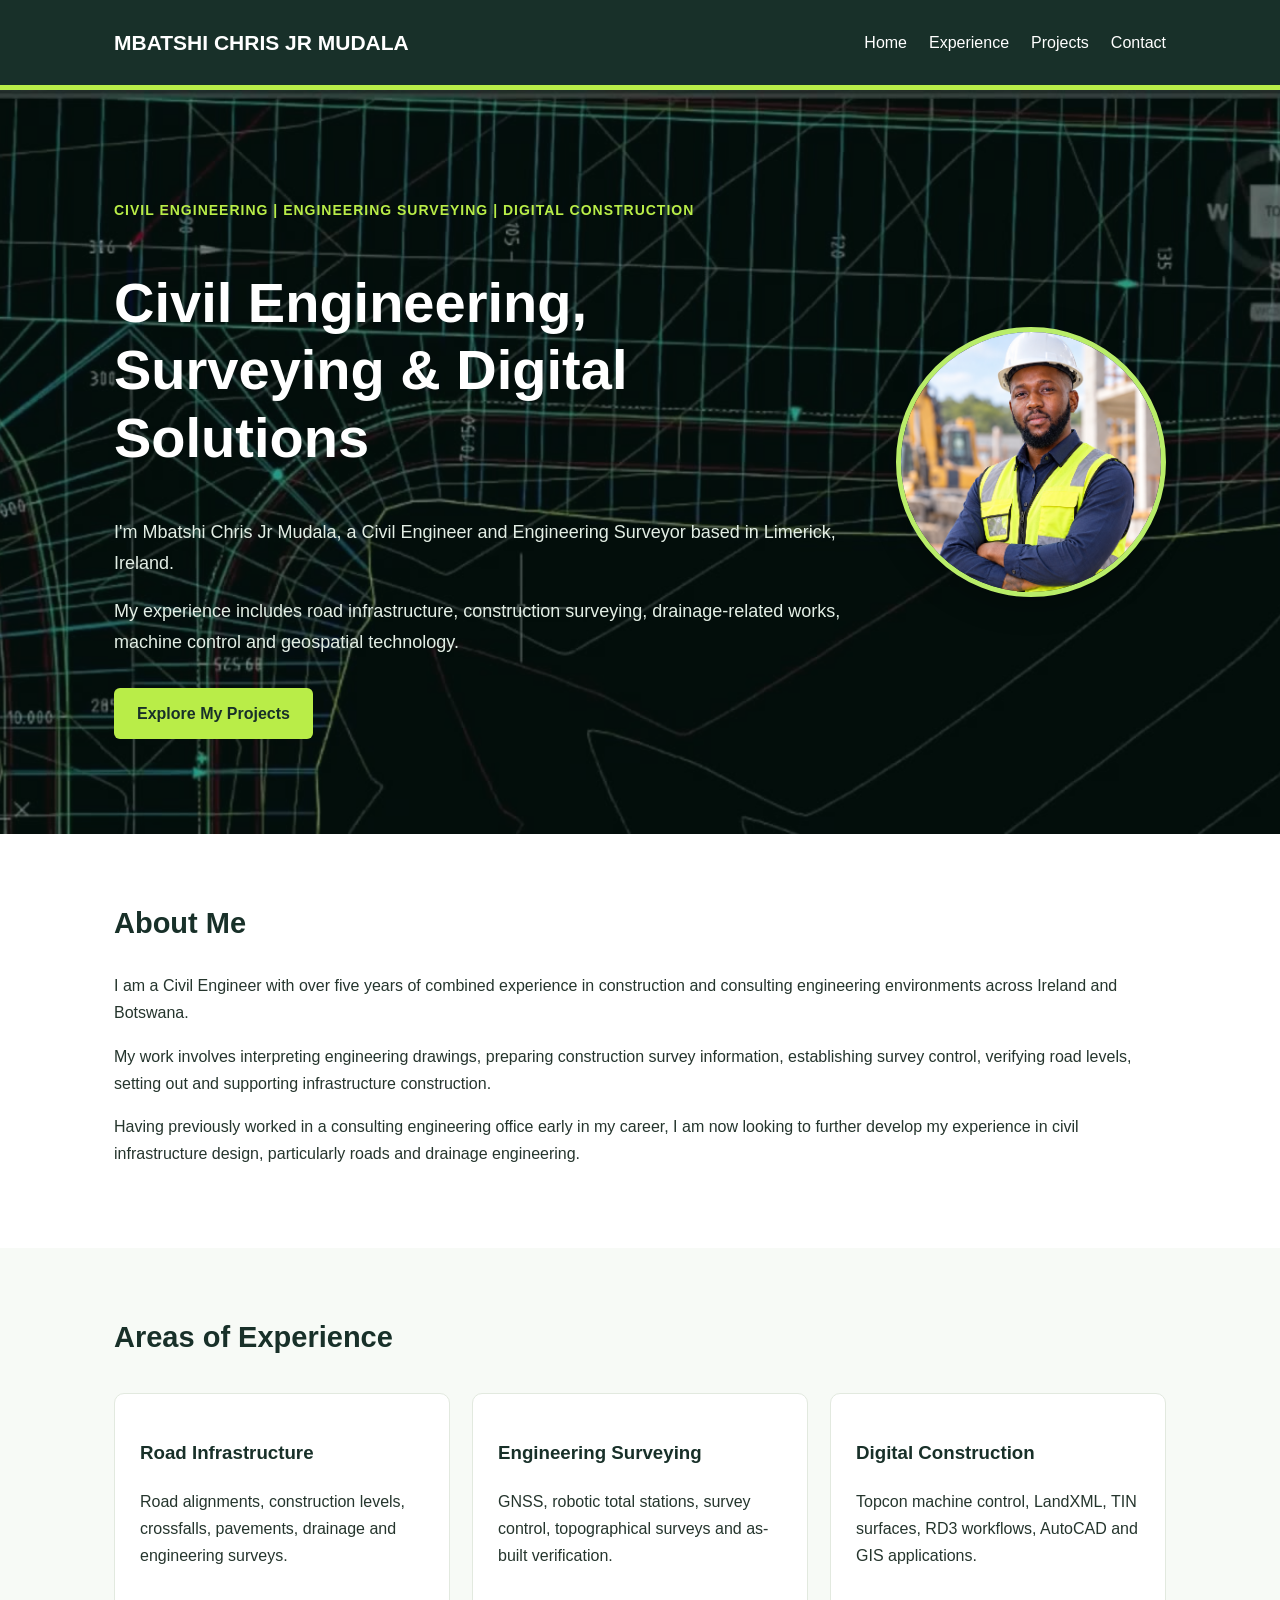
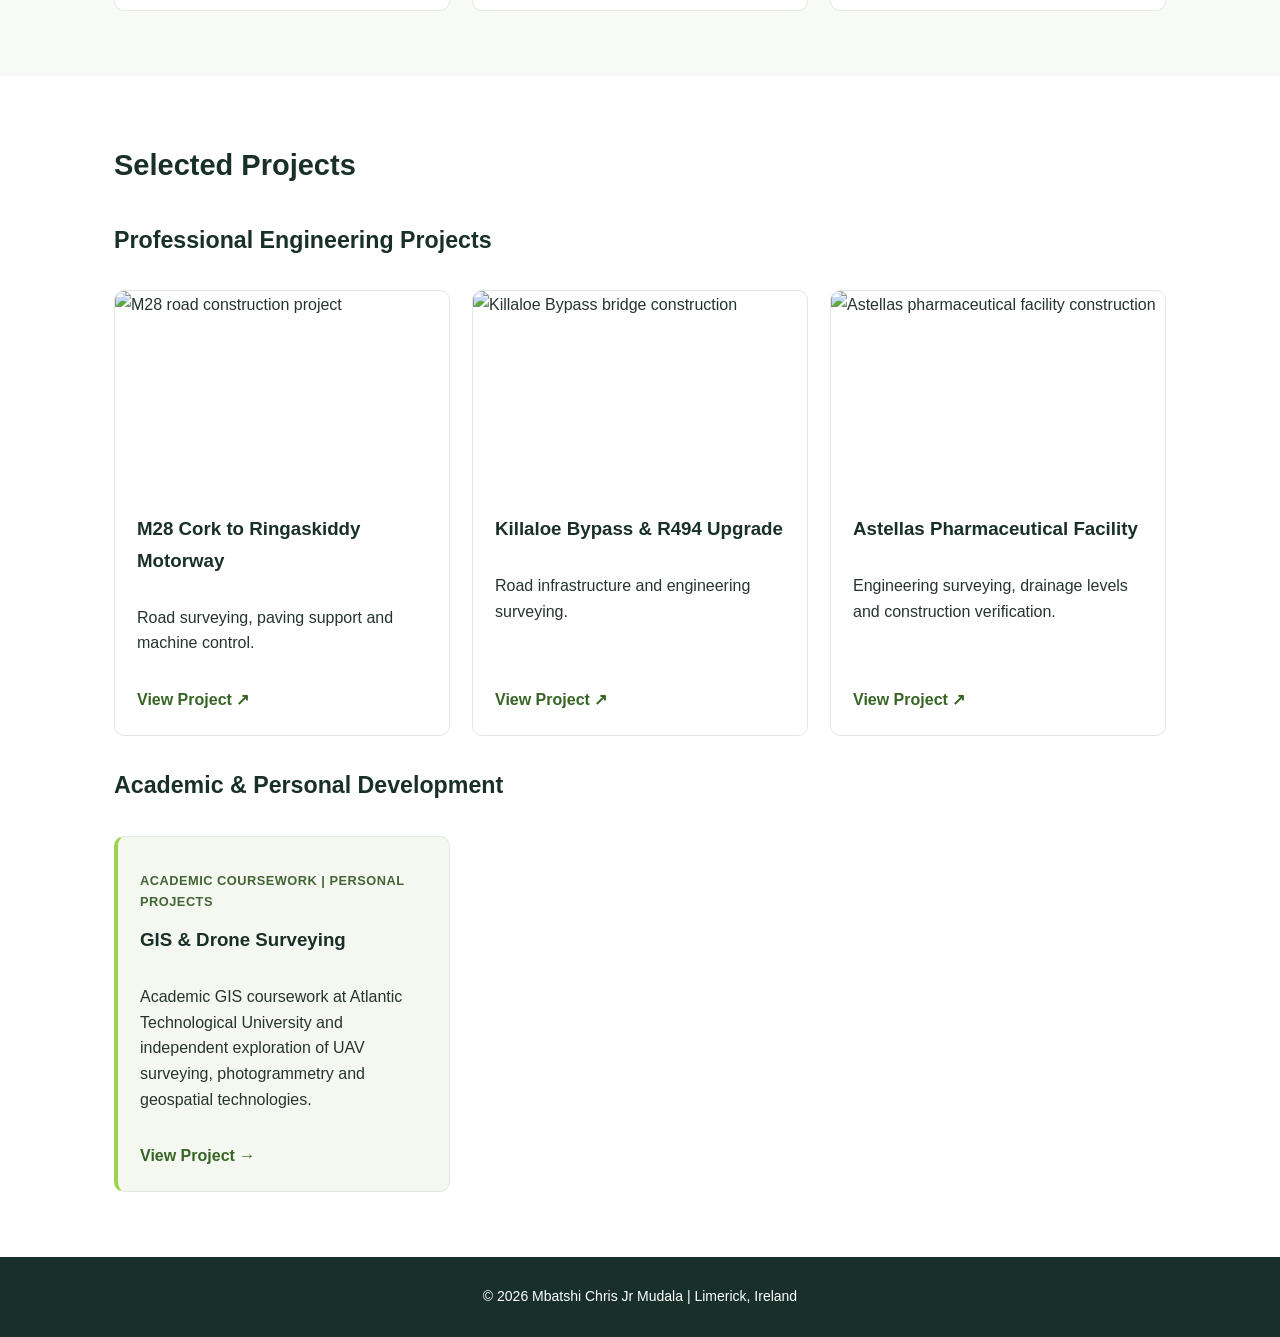
==== index.html @ 6e90af37 "Add files via upload" ====
<!DOCTYPE html>
<html lang="en">

<head>
  <meta charset="UTF-8">
  <meta name="viewport" content="width=device-width, initial-scale=1">

  <title>Mbatshi Chris Jr Mudala | Civil Engineer</title>

  <link rel="stylesheet" href="style.css">

  <style>

    /* =========================================
       VIDEO BACKGROUND - INTRODUCTION ONLY
    ========================================= */

    .homepage-video-area {
      position: relative;
      overflow: hidden;
      isolation: isolate;
      background: #102d25;
    }

    .homepage-video-area .video-background {
      position: absolute;
      inset: 0;
      width: 100%;
      height: 100%;
      z-index: -1;
      overflow: hidden;
      pointer-events: none;
    }

    .homepage-video-area .video-background video {
      width: 100%;
      height: 100%;
      object-fit: cover;
      object-position: center;
      opacity: 0.35;
      display: block;
    }

    .homepage-video-area .video-background {
      background: #102d25 url("engineering-background-poster.jpg") center / cover no-repeat;
    }

    .video-play-button {
      display: none;
      position: absolute;
      z-index: 3;
      right: 16px;
      bottom: 14px;
      border: 1px solid rgba(255,255,255,.5);
      border-radius: 7px;
      background: rgba(5,30,23,.8);
      color: white;
      padding: 9px 13px;
      font: 600 13px/1.3 inherit;
      cursor: pointer;
    }
    .video-play-button.is-visible { display: block; }

    /* Green overlay for text readability */

    .homepage-video-area .hero {
      position: relative;
      background: rgba(5, 30, 23, 0.45);
    }

    .homepage-video-area .hero .container {
      position: relative;
      z-index: 1;
    }


    /* =========================================
       HERO LAYOUT - TEXT AND PROFILE PICTURE
    ========================================= */

    .homepage-video-area .hero .hero-layout {
      display: flex;
      align-items: center;
      justify-content: space-between;
      gap: 50px;
    }

    .hero-copy {
      flex: 1;
      min-width: 0;
      order: 1;
    }

    /* Circular profile photograph */

    .hero-portrait {
      order: 2;
      flex: 0 0 270px;
      width: 270px;
      height: 270px;
      border-radius: 50%;
      overflow: hidden;
      border: 5px solid #b9ed69;
      box-shadow: 0 8px 30px rgba(0, 0, 0, 0.25);
      background: #102d25;
    }

    /* MIRRORED PROFILE PHOTOGRAPH */

    .hero-portrait img {
      width: 100%;
      height: 100%;
      object-fit: cover;
      object-position: center 25%;
      display: block;

      /* Flip photograph horizontally */
      transform: scaleX(-1);
    }


    /* =========================================
       PROJECT SECTION HEADINGS
    ========================================= */

    .project-group-heading {
      margin-top: 30px;
      margin-bottom: 22px;
      font-size: 1.45rem;
    }


    /* =========================================
       PROJECT CARDS
    ========================================= */

    .project-card {
      padding: 0;
      overflow: hidden;
      display: flex;
      flex-direction: column;
      transition: transform 0.25s ease,
                  box-shadow 0.25s ease;
    }

    .project-card:hover {
      transform: translateY(-4px);
      box-shadow: 0 8px 24px rgba(0,0,0,0.10);
    }

    .project-image {
      width: 100%;
      height: 200px;
      object-fit: cover;
      display: block;
    }

    .project-content {
      padding: 22px;
      display: flex;
      flex-direction: column;
      flex: 1;
    }

    .project-content h3 {
      margin-top: 0;
      margin-bottom: 12px;
    }

    .project-content p {
      line-height: 1.6;
    }

    .project-content a {
      display: inline-block;
      margin-top: auto;
      padding-top: 14px;
      font-weight: 600;
      text-decoration: none;
    }


    /* =========================================
       ACADEMIC AND PERSONAL PROJECT CARD
    ========================================= */

    .academic-project {
      border-left: 4px solid #9bd34e;
      background: #f5f8f0;
    }

    .project-category {
      font-size: 0.8rem;
      font-weight: 600;
      text-transform: uppercase;
      letter-spacing: 0.5px;
      color: #426536;
      margin-bottom: 12px;
    }


    /* =========================================
       TABLET RESPONSIVENESS
    ========================================= */

    @media (max-width: 900px) {

      .homepage-video-area .hero .hero-layout {
        gap: 25px;
      }

      .hero-portrait {
        flex-basis: 210px;
        width: 210px;
        height: 210px;
      }

    }


    /* =========================================
       MOBILE RESPONSIVENESS
    ========================================= */

    @media (max-width: 650px) {
      .homepage-video-area .hero { padding-top: 28px; }
      .homepage-video-area .hero .hero-layout {
        position: relative;
        display: block;
      }
      .hero-copy { width: 100%; padding-top: 132px; }
      .hero-copy .eyebrow {
        position: absolute;
        top: 3px;
        left: 0;
        width: calc(100% - 140px);
        margin: 0;
        font-size: 11px !important;
        line-height: 1.65 !important;
      }
      .hero-portrait {
        position: absolute;
        top: 0;
        right: 0;
        width: 122px;
        height: 122px;
        border-width: 4px;
      }
      .project-image { height: 190px; }
    }
    @media (max-width: 380px) {
      .hero-copy { padding-top: 124px; }
      .hero-portrait { width: 110px; height: 110px; }
      .hero-copy .eyebrow { width: calc(100% - 120px); }
    }


    /* =========================================
       REDUCED MOTION ACCESSIBILITY
    ========================================= */

    @media (prefers-reduced-motion: reduce) {

      .homepage-video-area video {
        display: none;
      }

      .project-card {
        transition: none;
      }

    }

  </style>

</head>

<body>

  <!-- =========================================
       NAVIGATION
  ========================================= -->

  <header>
    <nav class="container">

      <a class="logo" href="index.html">
        MBATSHI CHRIS JR MUDALA
      </a>

      <button class="mobile-menu-toggle" type="button" aria-label="Open navigation menu" aria-expanded="false" aria-controls="site-menu">&#9776;</button>

      <div class="nav-links" id="site-menu">
        <a href="index.html">Home</a>
        <a href="experience.html">Experience</a>
        <a href="projects.html">Projects</a>
        <a href="contact.html">Contact</a>
      </div>

    </nav>
  </header>


  <!-- =========================================
       VIDEO INTRODUCTION SECTION
  ========================================= -->

  <div class="homepage-video-area">

    <!-- Animated engineering background -->

    <div class="video-background">

      <video id="engineering-hero-video" autoplay muted loop playsinline webkit-playsinline
             preload="auto" poster="engineering-background-poster.jpg" aria-hidden="true">

        <source
          src="engineering-background-loop.mp4"
          type="video/mp4">

      </video>

    </div>
    <button class="video-play-button" type="button" id="video-play-button" aria-label="Play engineering background animation">▶ Play background</button>


    <!-- HERO CONTENT -->

    <section class="hero">

      <div class="container hero-layout">

        <!-- MIRRORED CIRCULAR PROFILE PHOTOGRAPH -->

        <div class="hero-portrait">

          <img
            src="mbatshi.png"
            alt="Mbatshi Chris Jr Mudala - Civil Engineer">

        </div>


        <!-- INTRODUCTION TEXT -->

        <div class="hero-copy">

          <p class="eyebrow">
            Civil Engineering | Engineering Surveying |
            Digital Construction
          </p>

          <h1>
            Civil Engineering, Surveying &amp;
            Digital Solutions
          </h1>

          <p>
            I'm Mbatshi Chris Jr Mudala,
            a Civil Engineer and Engineering Surveyor
            based in Limerick, Ireland.
          </p>

          <p>
            My experience includes road infrastructure,
            construction surveying, drainage-related works,
            machine control and geospatial technology.
          </p>

          <a class="btn" href="projects.html">
            Explore My Projects
          </a>

        </div>

      </div>

    </section>

  </div>

  <!-- END OF VIDEO INTRODUCTION -->


  <!-- =========================================
       ABOUT ME
  ========================================= -->

  <section class="section">

    <div class="container">

      <h2>About Me</h2>

      <p>
        I am a Civil Engineer with over five years
        of combined experience in construction and
        consulting engineering environments across
        Ireland and Botswana.
      </p>

      <p>
        My work involves interpreting engineering
        drawings, preparing construction survey
        information, establishing survey control,
        verifying road levels, setting out and supporting
        infrastructure construction.
      </p>

      <p>
        Having previously worked in a consulting
        engineering office early in my career, I am now looking to further
        develop my experience in civil infrastructure
        design, particularly roads and drainage
        engineering.
      </p>

    </div>

  </section>


  <!-- =========================================
       AREAS OF EXPERIENCE
  ========================================= -->

  <section class="section light">

    <div class="container">

      <h2>Areas of Experience</h2>

      <div class="grid">

        <!-- ROAD INFRASTRUCTURE -->

        <div class="card">

          <h3>Road Infrastructure</h3>

          <p>
            Road alignments, construction levels,
            crossfalls, pavements, drainage
            and engineering surveys.
          </p>

        </div>


        <!-- ENGINEERING SURVEYING -->

        <div class="card">

          <h3>Engineering Surveying</h3>

          <p>
            GNSS, robotic total stations,
            survey control, topographical surveys
            and as-built verification.
          </p>

        </div>


        <!-- DIGITAL CONSTRUCTION -->

        <div class="card">

          <h3>Digital Construction</h3>

          <p>
            Topcon machine control, LandXML,
            TIN surfaces, RD3 workflows,
            AutoCAD and GIS applications.
          </p>

        </div>

      </div>

    </div>

  </section>


  <!-- =========================================
       SELECTED PROJECTS
  ========================================= -->

  <section class="section">

    <div class="container">

      <h2>Selected Projects</h2>


      <!-- PROFESSIONAL ENGINEERING PROJECTS -->

      <h3 class="project-group-heading">
        Professional Engineering Projects
      </h3>

      <div class="grid">


        <!-- M28 MOTORWAY -->

        <div class="card project-card">

          <img
            src="https://m28.ie/app/uploads/2025/11/Ringaskiddy-Relief-Road-2.jpg"
            alt="M28 road construction project"
            class="project-image"
            loading="lazy">

          <div class="project-content">

            <h3>
              M28 Cork to Ringaskiddy Motorway
            </h3>

            <p>
              Road surveying, paving support
              and machine control.
            </p>

            <a
              href="https://m28.ie/"
              target="_blank"
              rel="noopener noreferrer">
              View Project ↗
            </a>

          </div>

        </div>


        <!-- KILLALOE BYPASS -->

        <div class="card project-card">

          <img
            src="https://sisk.com/uploads/images/_width2600px/Sisk-Killaloe-Bridge-Span-lift-24th-April-2024-Pic-2.jpg"
            alt="Killaloe Bypass bridge construction"
            class="project-image"
            loading="lazy">

          <div class="project-content">

            <h3>
              Killaloe Bypass &amp; R494 Upgrade
            </h3>

            <p>
              Road infrastructure and
              engineering surveying.
            </p>

            <a
              href="https://www.clarecoco.ie/roads-parking-and-travel/improvement-schemes-and-capital-projects/killaloe-bypassshannon-bridge-crossingr494-upgrade"
              target="_blank"
              rel="noopener noreferrer">
              View Project ↗
            </a>

          </div>

        </div>


        <!-- ASTELLAS PHARMACEUTICAL FACILITY -->

        <div class="card project-card">

          <img
            src="https://sisk.com/uploads/images/_width500px/DJI_20250418141120_0003_V_2025-07-09-112727_brkw.jpg"
            alt="Astellas pharmaceutical facility construction"
            class="project-image"
            loading="lazy">

          <div class="project-content">

            <h3>
              Astellas Pharmaceutical Facility
            </h3>

            <p>
              Engineering surveying, drainage levels
              and construction verification.
            </p>

            <a
              href="https://sisk.com/what-we-do/projects/astellas"
              target="_blank"
              rel="noopener noreferrer">
              View Project ↗
            </a>

          </div>

        </div>

      </div>


      <!-- ACADEMIC AND PERSONAL DEVELOPMENT -->

      <h3 class="project-group-heading">
        Academic &amp; Personal Development
      </h3>

      <div class="grid">

        <!-- GIS AND DRONE SURVEYING -->

        <div class="card project-card academic-project">

          <div class="project-content">

            <p class="project-category">
              Academic Coursework | Personal Projects
            </p>

            <h3>
              GIS &amp; Drone Surveying
            </h3>

            <p>
              Academic GIS coursework at Atlantic
              Technological University and
              independent exploration of UAV
              surveying, photogrammetry and
              geospatial technologies.
            </p>

            <a href="project-gis.html">
              View Project →
            </a>

          </div>

        </div>

      </div>

    </div>

  </section>


  <!-- =========================================
       FOOTER
  ========================================= -->

  <footer>

    <p>
      © 2026 Mbatshi Chris Jr Mudala |
      Limerick, Ireland
    </p>

  </footer>

  <script src="navigation.js" defer></script>
  <script src="video-mobile.js" defer></script>
</body>
</html>
---- style.css ----
/* General website styling */

:root {
  --dark: #183029;
  --lime: #b9ed48;
  --background: #f7faf6;
  --text: #25352d;
}

* {
  box-sizing: border-box;
}

body {
  margin: 0;
  font-family: Arial, Helvetica, sans-serif;
  color: var(--text);
  background: white;
  line-height: 1.7;
}

.container {
  max-width: 1100px;
  margin: auto;
  padding: 0 24px;
}

/* Navigation */

header {
  background: var(--dark);
  border-bottom: 5px solid var(--lime);
}

nav {
  display: flex;
  justify-content: space-between;
  align-items: center;
  min-height: 85px;
  gap: 20px;
}

.logo {
  color: white;
  font-size: 21px;
  font-weight: bold;
  text-decoration: none;
}

.logo span {
  color: var(--lime);
}

.nav-links {
  display: flex;
  flex-wrap: wrap;
  gap: 22px;
}

.nav-links a {
  color: white;
  text-decoration: none;
}

.nav-links a:hover {
  color: var(--lime);
}

/* Homepage hero */

.hero {
  background: var(--dark);
  color: white;
  padding: 95px 0;
}

.hero h1 {
  font-size: clamp(36px, 5vw, 56px);
  line-height: 1.2;
  max-width: 850px;
}

.hero p {
  max-width: 780px;
  color: #e3eee5;
  font-size: 18px;
}

.eyebrow {
  color: var(--lime) !important;
  font-size: 14px !important;
  font-weight: bold;
  text-transform: uppercase;
  letter-spacing: 1px;
}

/* Interior page heading */

.page-heading {
  background: var(--dark);
  color: white;
  padding: 55px 0;
}

.page-heading h1 {
  font-size: clamp(30px, 4vw, 44px);
  margin: 0;
}

.page-heading p {
  color: #d8e6dc;
}

/* Content sections */

.section {
  padding: 65px 0;
}

.section.light {
  background: var(--background);
}

h2 {
  font-size: 29px;
  margin-top: 0;
  color: var(--dark);
}

h3 {
  color: var(--dark);
}

p, li {
  font-size: 16px;
}

li {
  margin-bottom: 10px;
}

.date {
  color: #66766b;
  font-weight: bold;
}

/* Project and skill cards */

.grid {
  display: grid;
  grid-template-columns: repeat(3, 1fr);
  gap: 22px;
  margin-top: 30px;
}

.card {
  border: 1px solid #e2e9df;
  border-radius: 10px;
  padding: 25px;
  background: white;
  overflow: hidden;
}

.card:hover {
  border-color: #9dcf39;
}

.card a {
  color: #376525;
  font-weight: bold;
  text-decoration: none;
}

.card a:hover {
  text-decoration: underline;
}

/* Image placeholders */

.image-placeholder {
  height: 185px;
  background: #edf3e8;
  color: #5d7553;
  display: flex;
  align-items: center;
  justify-content: center;
  text-align: center;
  padding: 15px;
  border: 2px dashed #bdceae;
  border-radius: 7px;
  margin-bottom: 20px;
}

/* Photo gallery */

.gallery {
  display: grid;
  grid-template-columns: repeat(2, 1fr);
  gap: 20px;
  margin: 30px 0;
}

.gallery img {
  width: 100%;
  height: 250px;
  object-fit: cover;
  border-radius: 8px;
}

/* Buttons */

.btn {
  display: inline-block;
  padding: 12px 23px;
  background: var(--lime);
  color: var(--dark);
  font-weight: bold;
  text-decoration: none;
  border-radius: 6px;
  margin-top: 12px;
}

.btn:hover {
  background: #d1fa7e;
}

/* Dividers */

hr {
  border: none;
  border-top: 1px solid #e0e8df;
  margin: 38px 0;
}

/* Footer */

footer {
  background: var(--dark);
  color: white;
  text-align: center;
  padding: 28px;
}

footer p {
  font-size: 14px;
  margin: 0;
}

/* Mobile responsive layout */

@media (max-width: 750px) {
  nav {
    flex-direction: column;
    align-items: flex-start;
    padding-top: 18px !important;
    padding-bottom: 18px !important;
  }

  .nav-links {
    gap: 15px;
  }

  .hero {
    padding: 60px 0;
  }

  .grid,
  .gallery {
    grid-template-columns: 1fr;
  }

  .section {
    padding: 45px 0;
  }
}



.video-background {
    position: absolute;
    top: 0;
    left: 0;
    width: 100%;
    height: 100%;
    overflow: hidden;
    z-index: 0;
    pointer-events: none;
}

.video-background video {
    width: 100%;
    height: 100%;
    object-fit: cover;
    object-position: center center;
    opacity: 0.25;
}

.hero {
    position: relative;
    overflow: hidden;
    isolation: isolate;
}

.hero > *:not(.video-background) {
    position: relative;
    z-index: 1;
}


/* PROJECT CARDS WITH ONLINE IMAGES */

.project-card {
    padding: 0;
    overflow: hidden;
    display: flex;
    flex-direction: column;
}

.project-image {
    width: 100%;
    height: 200px;
    object-fit: cover;
    display: block;
}

.project-content {
    padding: 22px;
    display: flex;
    flex-direction: column;
    flex: 1;
}

.project-content h3 {
    margin-top: 0;
}

.project-content a {
    margin-top: auto;
    padding-top: 16px;
    font-weight: 600;
    text-decoration: none;
}

/* Subtle hover effect */

.project-card {
    transition: transform 0.25s ease,
                box-shadow 0.25s ease;
}

.project-card:hover {
    transform: translateY(-4px);
    box-shadow: 0 8px 24px rgba(0,0,0,0.12);
}



/* MOBILE REFINEMENTS: desktop styles above remain unchanged */
.mobile-menu-toggle { display: none; }
@media (max-width: 750px) {
  html { -webkit-text-size-adjust: 100%; }
  body { overflow-x: hidden; }
  .container { padding-left: 20px; padding-right: 20px; }
  header nav.container {
    display: grid;
    grid-template-columns: minmax(0, 1fr) auto;
    align-items: center;
    gap: 10px;
    min-height: 70px;
    padding-top: 13px !important;
    padding-bottom: 13px !important;
  }
  .logo {
    font-size: clamp(15px, 4vw, 18px);
    line-height: 1.35;
    overflow-wrap: normal;
  }
  .mobile-menu-toggle {
    display: inline-flex;
    align-items: center;
    justify-content: center;
    width: 44px;
    height: 44px;
    border: 1px solid rgba(255,255,255,.45);
    border-radius: 7px;
    background: transparent;
    color: white;
    font-size: 25px;
    cursor: pointer;
  }
  .mobile-menu-toggle:focus-visible, .nav-links a:focus-visible { outline: 2px solid var(--lime); outline-offset: 3px; }
  .nav-links {
    display: none;
    grid-column: 1 / -1;
    flex-direction: column;
    align-items: stretch;
    flex-wrap: nowrap;
    gap: 0;
    padding-top: 10px;
    border-top: 1px solid rgba(255,255,255,.18);
  }
  .nav-links.is-open { display: flex; }
  .nav-links a { display: block; padding: 10px 2px; font-size: 16px; }
  .hero { padding: 48px 0 45px; }
  .hero h1 { font-size: clamp(29px, 8vw, 36px); line-height: 1.17; margin: 20px 0; }
  .hero p { font-size: 16px; line-height: 1.65; }
  .eyebrow { font-size: 12px !important; letter-spacing: .7px; line-height: 1.6 !important; }
  .page-heading { padding: 42px 0 45px; }
  .page-heading h1 { font-size: clamp(28px, 7.5vw, 34px); line-height: 1.23; overflow-wrap: break-word; }
  .page-heading p { font-size: 16px; line-height: 1.6; margin: 17px 0 0; }
  .section { padding: 40px 0; }
  h2 { font-size: 26px; line-height: 1.25; margin-bottom: 20px; }
  h3 { font-size: 20px; line-height: 1.35; }
  p, li { font-size: 16px; line-height: 1.65; }
  ul, ol { padding-left: 23px; }
  .grid, .gallery { gap: 18px; }
  .card { padding: 20px; }
  .project-card { padding: 0; }
  .project-content { padding: 19px; }
  .btn { max-width: 100%; text-align: center; }
  img, video { max-width: 100%; }
  .homepage-video-area .hero .hero-layout { gap: 26px; }
  .hero-portrait { width: 185px; height: 185px; flex-basis: auto; }
}
@media (max-width: 380px) {
  .container { padding-left: 17px; padding-right: 17px; }
  .logo { font-size: 14px; }
  .hero h1 { font-size: 28px; }
  .page-heading h1 { font-size: 27px; }
  .hero-portrait { width: 170px; height: 170px; }
}
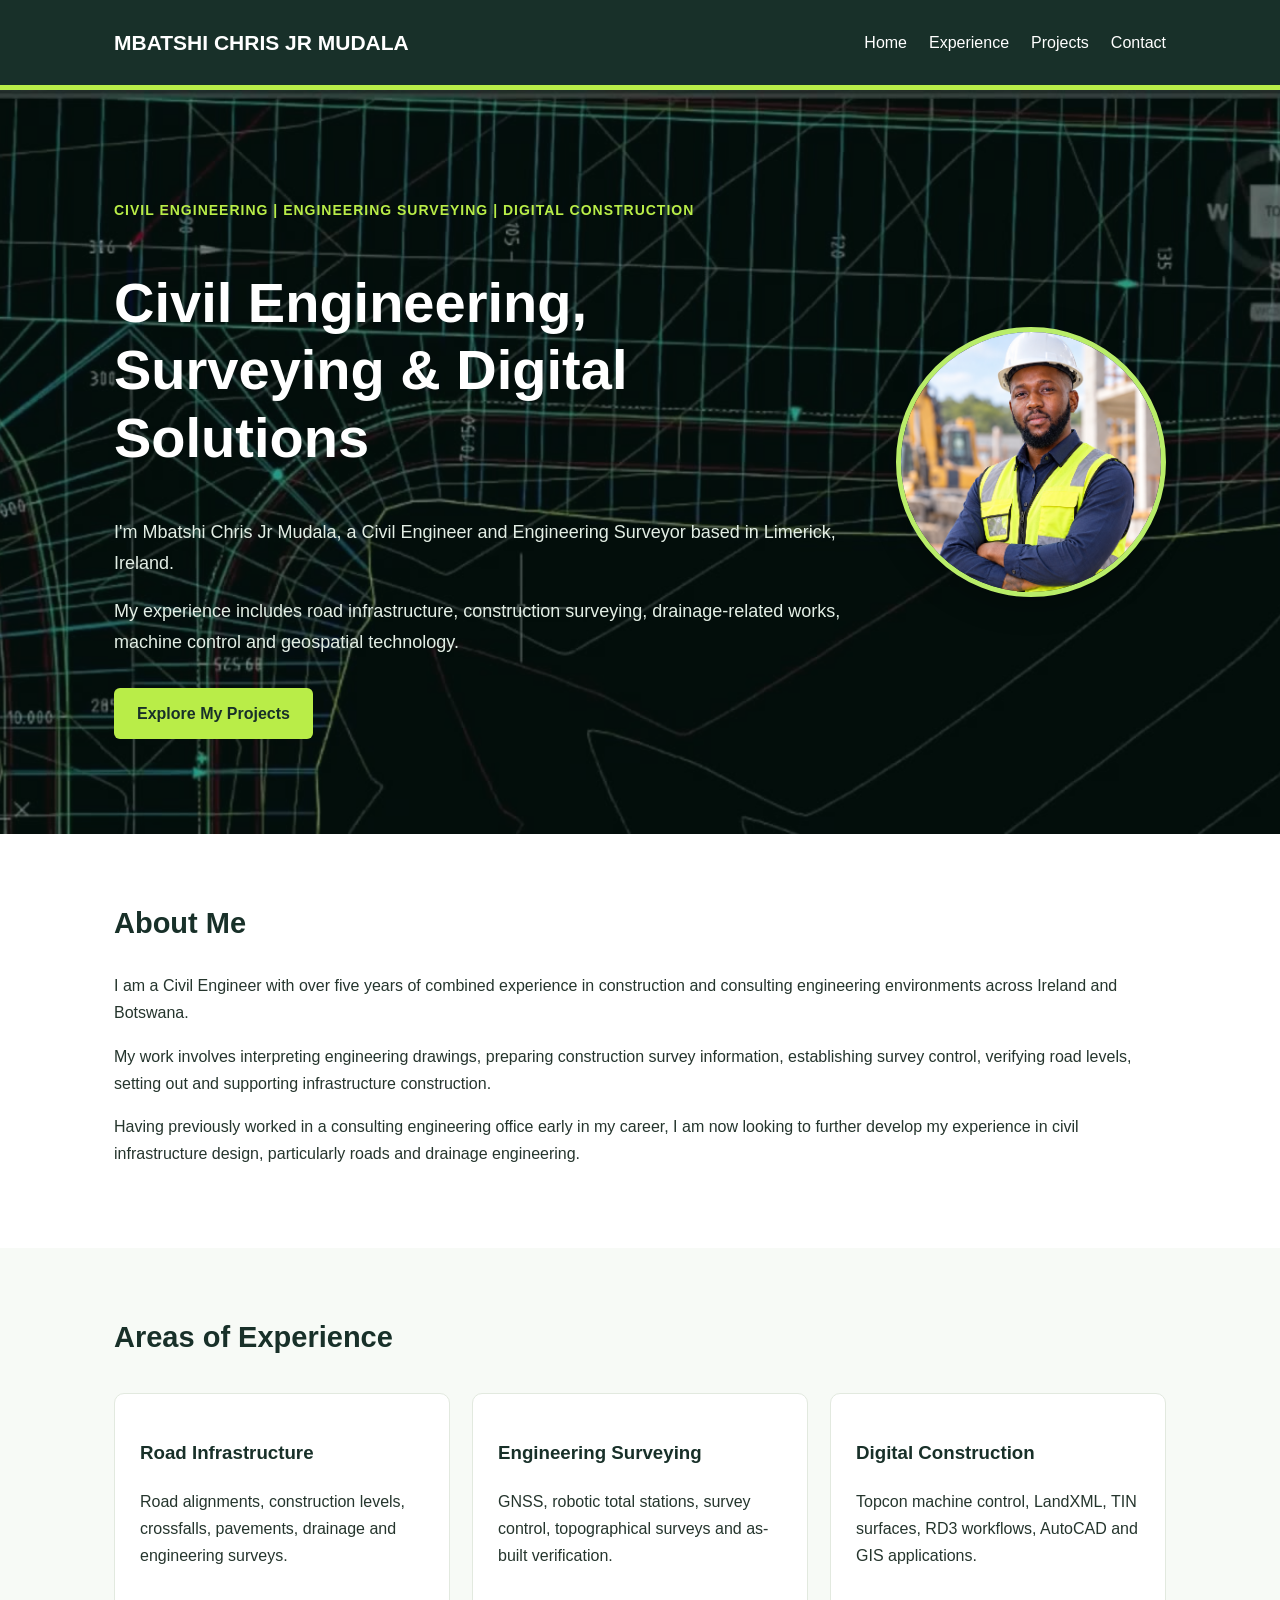
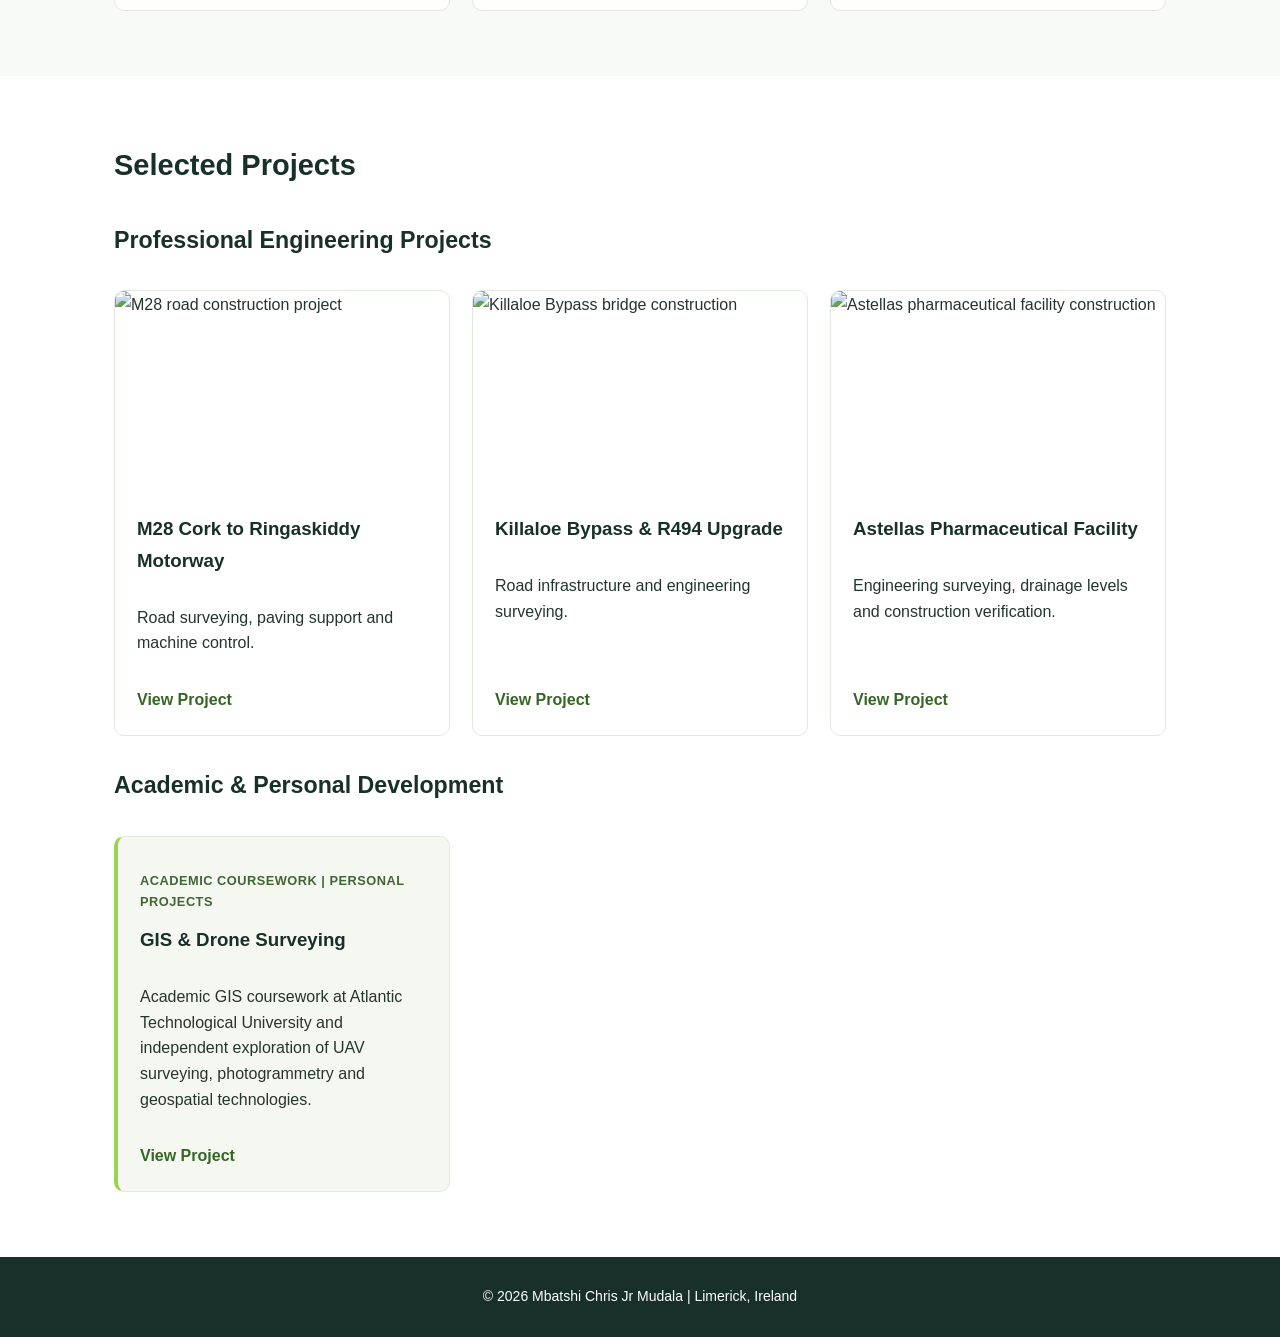
==== commit 6206f54c: "Add files via upload" ====
--- a/index.html
+++ b/index.html
@@ -45,22 +45,6 @@
     .homepage-video-area .video-background {
       background: #102d25 url("engineering-background-poster.jpg") center / cover no-repeat;
     }
-
-    .video-play-button {
-      display: none;
-      position: absolute;
-      z-index: 3;
-      right: 16px;
-      bottom: 14px;
-      border: 1px solid rgba(255,255,255,.5);
-      border-radius: 7px;
-      background: rgba(5,30,23,.8);
-      color: white;
-      padding: 9px 13px;
-      font: 600 13px/1.3 inherit;
-      cursor: pointer;
-    }
-    .video-play-button.is-visible { display: block; }
 
     /* Green overlay for text readability */
 
@@ -256,6 +240,38 @@
     }
 
 
+    /* FINAL MOBILE HERO PROPORTION REFINEMENTS */
+    @media (max-width: 650px) {
+      .homepage-video-area .hero { padding-top: 24px; padding-bottom: 32px; }
+      .homepage-video-area .hero .hero-layout { gap: 0; }
+      .hero-copy { padding-top: 112px; }
+      .hero-portrait {
+        width: 108px;
+        height: 108px;
+        border-width: 3px;
+      }
+      .hero-copy .eyebrow {
+        top: 2px;
+        width: calc(100% - 124px);
+        font-size: 10.5px !important;
+        line-height: 1.5 !important;
+        letter-spacing: 0.35px;
+      }
+      .hero-copy h1 {
+        font-size: clamp(29px, 7.2vw, 33px);
+        line-height: 1.2;
+        margin: 16px 0 19px;
+      }
+      .hero-copy p { margin-bottom: 18px; }
+      .hero-copy .btn { margin-top: 4px; }
+    }
+    @media (max-width: 380px) {
+      .hero-portrait { width: 98px; height: 98px; }
+      .hero-copy { padding-top: 104px; }
+      .hero-copy .eyebrow { width: calc(100% - 109px); font-size: 10px !important; }
+      .hero-copy h1 { font-size: 28px; }
+    }
+
     /* =========================================
        REDUCED MOTION ACCESSIBILITY
     ========================================= */
@@ -322,7 +338,6 @@
       </video>
 
     </div>
-    <button class="video-play-button" type="button" id="video-play-button" aria-label="Play engineering background animation">▶ Play background</button>
 
 
     <!-- HERO CONTENT -->
@@ -529,7 +544,7 @@
               href="https://m28.ie/"
               target="_blank"
               rel="noopener noreferrer">
-              View Project ↗
+              View Project
             </a>
 
           </div>
@@ -562,7 +577,7 @@
               href="https://www.clarecoco.ie/roads-parking-and-travel/improvement-schemes-and-capital-projects/killaloe-bypassshannon-bridge-crossingr494-upgrade"
               target="_blank"
               rel="noopener noreferrer">
-              View Project ↗
+              View Project
             </a>
 
           </div>
@@ -595,7 +610,7 @@
               href="https://sisk.com/what-we-do/projects/astellas"
               target="_blank"
               rel="noopener noreferrer">
-              View Project ↗
+              View Project
             </a>
 
           </div>
@@ -636,7 +651,7 @@
             </p>
 
             <a href="project-gis.html">
-              View Project →
+              View Project
             </a>
 
           </div>
--- a/style.css
+++ b/style.css
@@ -430,3 +430,7 @@
   .page-heading h1 { font-size: 27px; }
   .hero-portrait { width: 170px; height: 170px; }
 }
+
+/* Professional project links without emoji arrows */
+.project-content a { text-decoration: none; }
+.project-content a:hover, .project-content a:focus-visible { text-decoration: underline; text-underline-offset: 4px; }
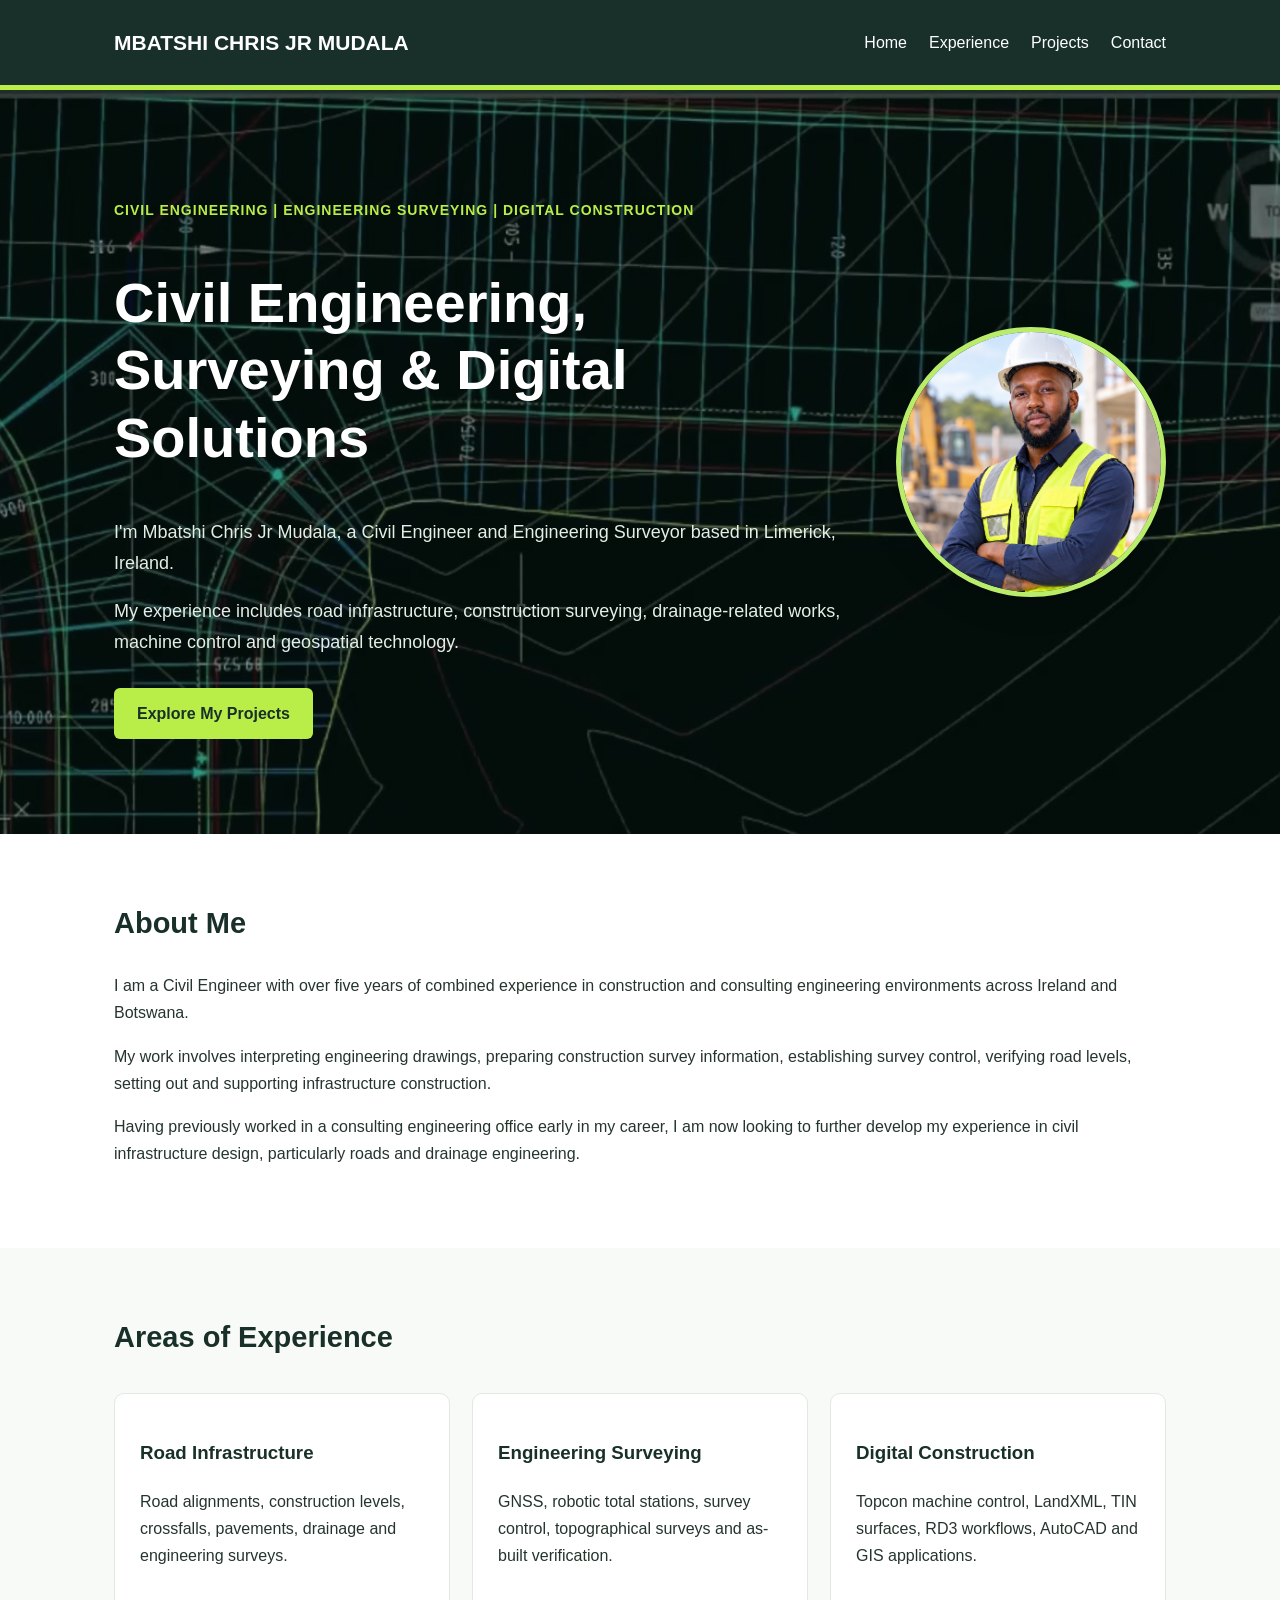
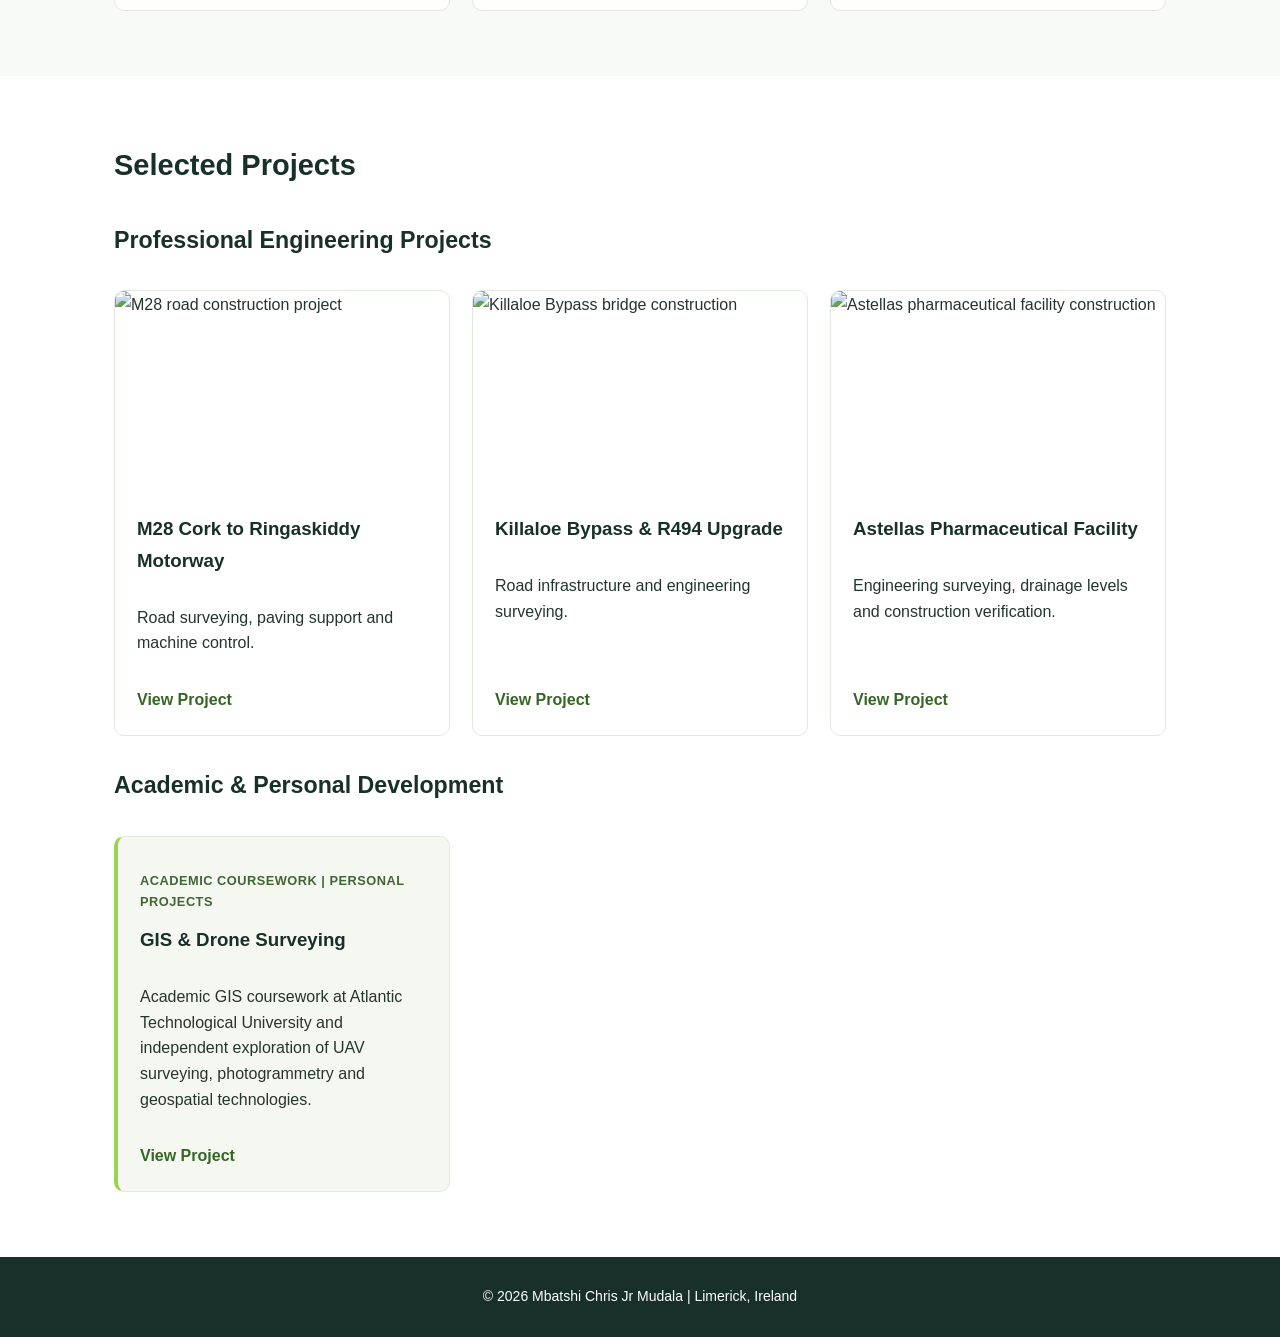
==== commit 03f86015: "Add files via upload" ====
--- a/index.html
+++ b/index.html
@@ -40,6 +40,14 @@
       object-position: center;
       opacity: 0.35;
       display: block;
+      visibility: hidden; /* No Safari native play overlay while blocked */
+      pointer-events: none;
+    }
+
+    .homepage-video-area .video-background video::-webkit-media-controls,
+    .homepage-video-area .video-background video::-webkit-media-controls-start-playback-button {
+      display: none !important;
+      -webkit-appearance: none;
     }
 
     .homepage-video-area .video-background {
@@ -272,6 +280,60 @@
       .hero-copy h1 { font-size: 28px; }
     }
 
+    /* Mobile hero: final approved compact top-right portrait design. */
+    @media (max-width: 650px) {
+      .homepage-video-area .hero {
+        padding-top: 25px;
+        padding-bottom: 38px;
+      }
+      .homepage-video-area .hero .container {
+        padding-left: 20px;
+        padding-right: 20px;
+      }
+      .homepage-video-area .hero .hero-layout { position: relative; display: block; }
+      .hero-copy {
+        padding-top: 119px;
+      }
+      .hero-copy .eyebrow {
+        top: 2px;
+        left: 0;
+        width: calc(100% - 123px);
+        font-size: 11px !important;
+        letter-spacing: .3px;
+        line-height: 1.52 !important;
+      }
+      .hero-portrait {
+        position: absolute;
+        top: 0;
+        right: 0;
+        width: 112px;
+        height: 112px;
+        border: 3px solid #b9ed48;
+        box-shadow: 0 5px 16px rgba(0,0,0,.3);
+      }
+      .hero-copy h1 {
+        font-size: clamp(30px, 7.4vw, 35px);
+        line-height: 1.18;
+        margin: 16px 0 23px;
+        letter-spacing: -.3px;
+      }
+      .hero-copy p:not(.eyebrow) {
+        font-size: 16px;
+        line-height: 1.66;
+        margin: 0 0 19px;
+      }
+      .hero-copy .btn {
+        margin-top: 5px;
+        padding: 12px 21px;
+      }
+    }
+    @media (max-width: 380px) {
+      .hero-copy { padding-top: 115px; }
+      .hero-portrait { width: 103px; height: 103px; }
+      .hero-copy .eyebrow { width: calc(100% - 111px); font-size: 10px !important; }
+      .hero-copy h1 { font-size: 29px; }
+    }
+
     /* =========================================
        REDUCED MOTION ACCESSIBILITY
     ========================================= */
@@ -328,7 +390,7 @@
 
     <div class="video-background">
 
-      <video id="engineering-hero-video" autoplay muted loop playsinline webkit-playsinline
+      <video id="engineering-hero-video" autoplay muted loop playsinline webkit-playsinline disablepictureinpicture disableremoteplayback
              preload="auto" poster="engineering-background-poster.jpg" aria-hidden="true">
 
         <source
--- a/style.css
+++ b/style.css
@@ -383,8 +383,8 @@
     width: 44px;
     height: 44px;
     border: 1px solid rgba(255,255,255,.45);
-    border-radius: 7px;
-    background: transparent;
+    border-radius: 10px;
+    background: rgba(255,255,255,.03);
     color: white;
     font-size: 25px;
     cursor: pointer;
@@ -403,8 +403,8 @@
   .nav-links.is-open { display: flex; }
   .nav-links a { display: block; padding: 10px 2px; font-size: 16px; }
   .hero { padding: 48px 0 45px; }
-  .hero h1 { font-size: clamp(29px, 8vw, 36px); line-height: 1.17; margin: 20px 0; }
-  .hero p { font-size: 16px; line-height: 1.65; }
+  .hero h1 { font-size: clamp(29px, 8vw, 36px); line-height: 1.14; margin: 18px 0 20px; }
+  .hero p { font-size: 16px; line-height: 1.62; }
   .eyebrow { font-size: 12px !important; letter-spacing: .7px; line-height: 1.6 !important; }
   .page-heading { padding: 42px 0 45px; }
   .page-heading h1 { font-size: clamp(28px, 7.5vw, 34px); line-height: 1.23; overflow-wrap: break-word; }
@@ -418,7 +418,7 @@
   .card { padding: 20px; }
   .project-card { padding: 0; }
   .project-content { padding: 19px; }
-  .btn { max-width: 100%; text-align: center; }
+  .btn { max-width: 100%; text-align: center; border-radius: 8px; padding: 14px 22px; }
   img, video { max-width: 100%; }
   .homepage-video-area .hero .hero-layout { gap: 26px; }
   .hero-portrait { width: 185px; height: 185px; flex-basis: auto; }
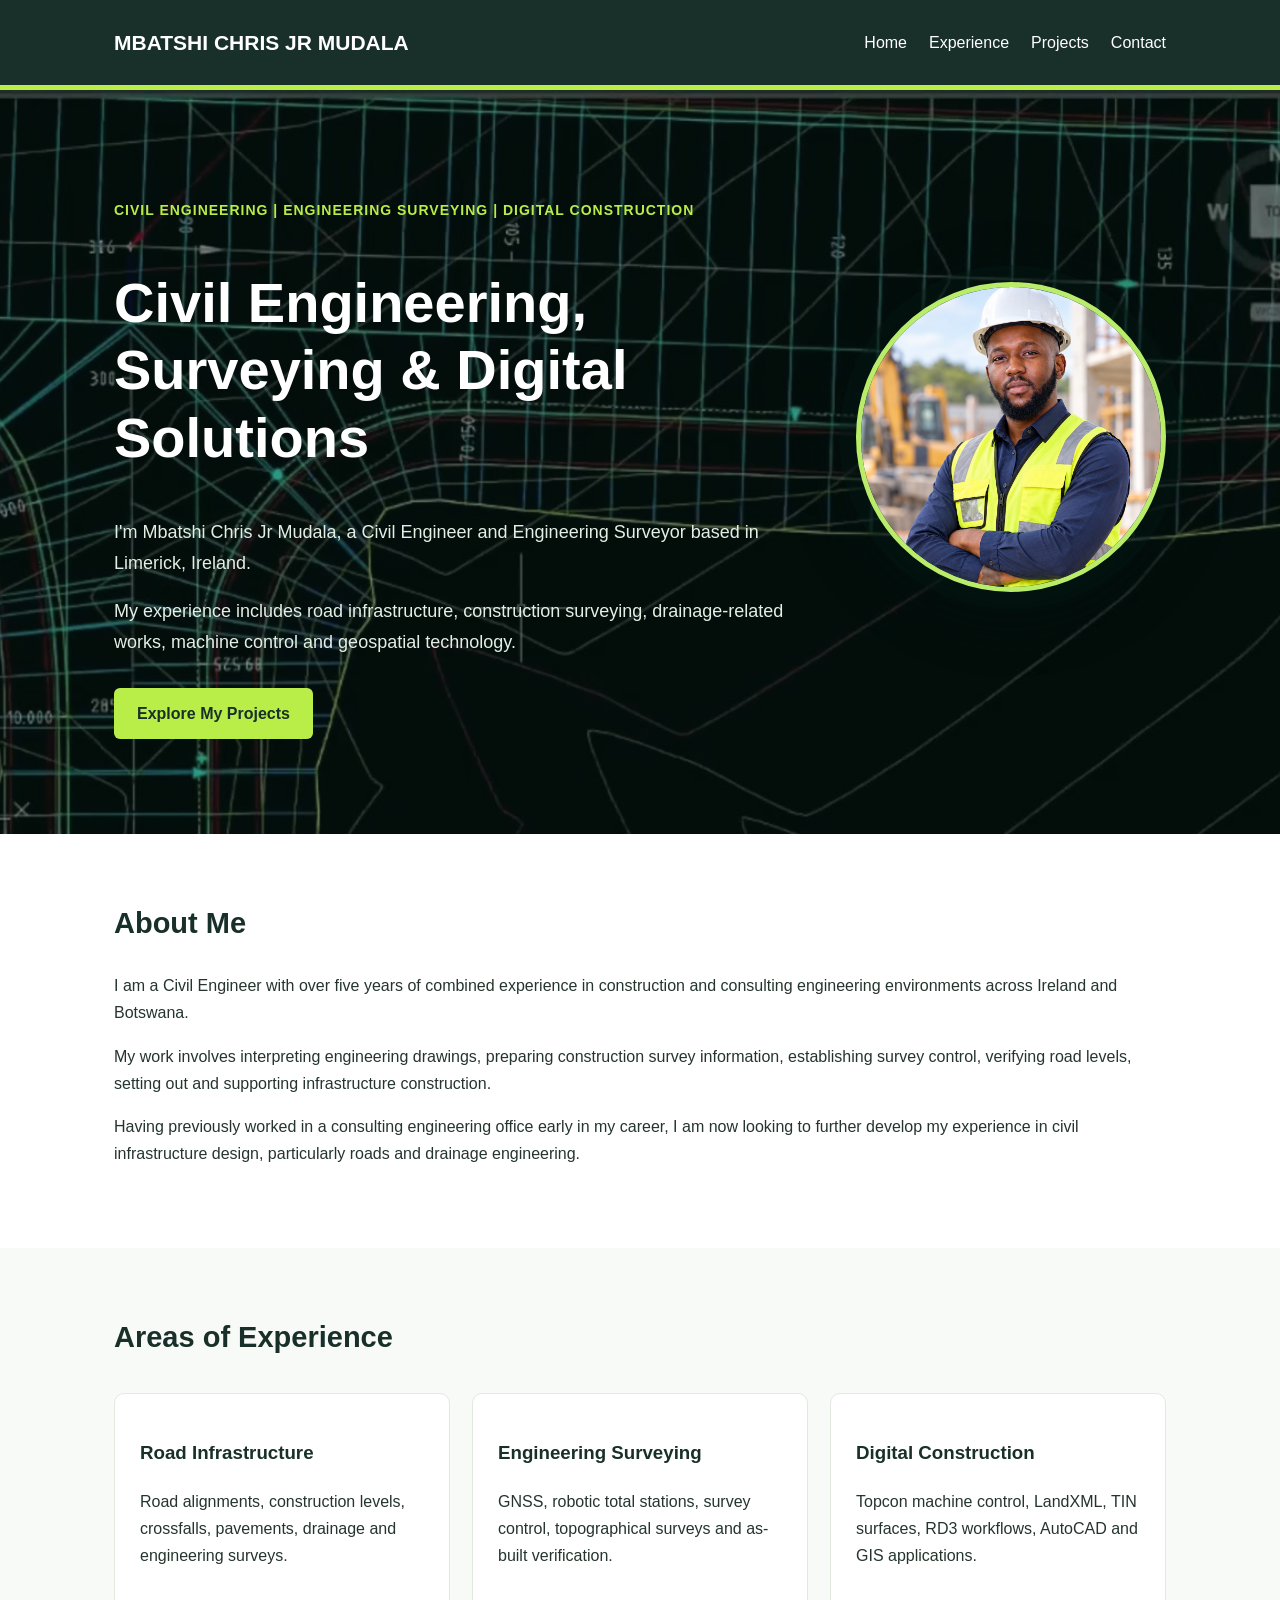
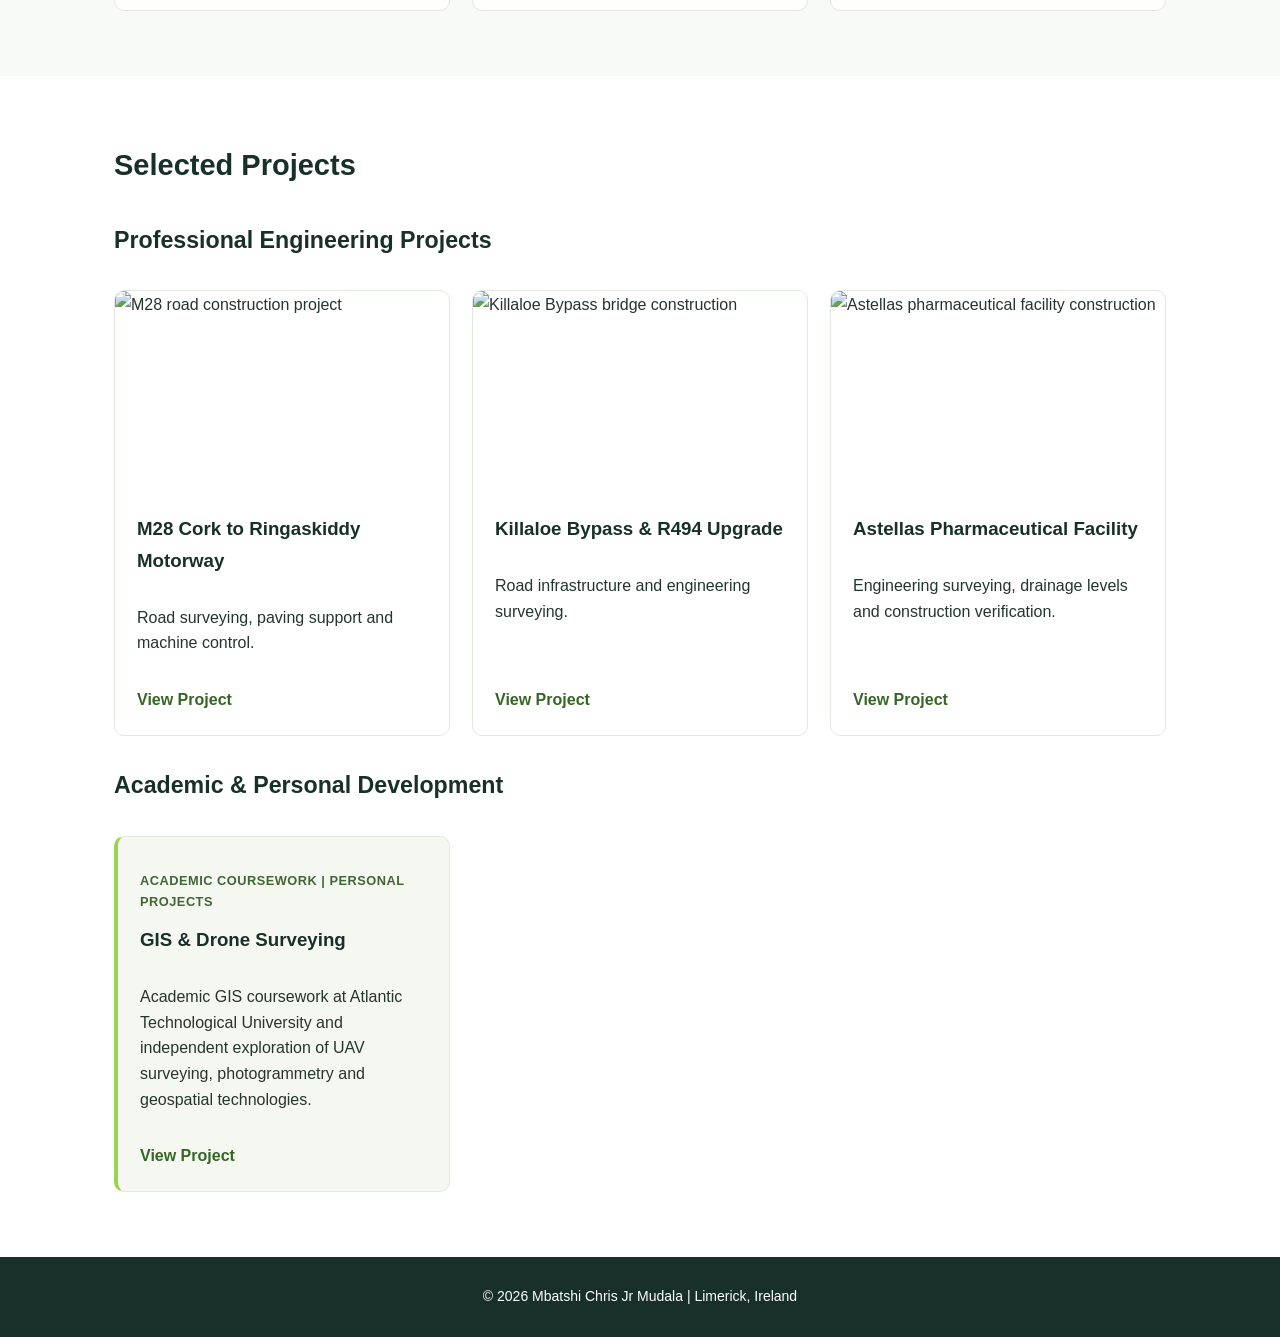
==== commit 65d939a9: "Add files via upload" ====
--- a/index.html
+++ b/index.html
@@ -112,6 +112,29 @@
     }
 
 
+    /* DESKTOP ONLY: more connected, higher and clearer portrait.
+       Keep tablet and approved phone composition completely unchanged. */
+    @media (min-width: 901px) {
+      .homepage-video-area .hero .hero-layout {
+        gap: 28px;
+        align-items: center;
+      }
+      .homepage-video-area .hero .hero-copy {
+        flex: 1 1 auto;
+        max-width: 690px;
+      }
+      .homepage-video-area .hero .hero-portrait {
+        flex: 0 0 310px;
+        width: 310px;
+        height: 310px;
+        transform: translateY(-25px);
+        border-width: 5px;
+        box-shadow:
+          0 0 0 17px rgba(5, 27, 22, .35),
+          0 12px 46px 24px rgba(1, 16, 13, .46);
+      }
+    }
+
     /* =========================================
        PROJECT SECTION HEADINGS
     ========================================= */
@@ -350,6 +373,93 @@
 
     }
 
+
+    /* APPROVED MOBILE CONCEPT: top-right portrait + strong headline + road backdrop.
+       Applies exclusively to handheld screens. Desktop remains unchanged. */
+    @media (max-width: 650px) {
+      .homepage-video-area { background-color: #09221c; }
+      .homepage-video-area .video-background {
+        background-image: linear-gradient(90deg, rgba(4,24,20,.24),rgba(4,24,20,.04)),
+          url("engineering-background-poster.jpg");
+        background-size: cover;
+        background-position: center;
+      }
+      .homepage-video-area .video-background video { opacity: .24; }
+      .homepage-video-area .hero {
+        padding: 22px 0 54px;
+        background: linear-gradient(90deg,rgba(2,24,19,.78),rgba(3,26,21,.63) 51%,rgba(3,27,22,.38));
+        overflow: hidden;
+      }
+      /* Clean blueprint backdrop only: removed road screenshot because
+         it contained text burned into the image. */
+      .homepage-video-area .hero::before { display: none; }
+      .homepage-video-area .hero .container {
+        padding-left: 19px;
+        padding-right: 19px;
+        position: relative;
+        z-index: 1;
+      }
+      .homepage-video-area .hero .hero-layout { position: relative; display: block; }
+      .hero-portrait {
+        position: absolute;
+        top: 0;
+        right: 0;
+        width: clamp(94px,25vw,112px);
+        height: clamp(94px,25vw,112px);
+        border: 4px solid #b8f23b;
+        box-shadow: 0 5px 20px rgba(0,0,0,.31);
+      }
+      .hero-copy { width: 100%; padding-top: 0; }
+      .hero-copy .eyebrow {
+        position: static;
+        width: calc(100% - 116px);
+        min-height: 84px;
+        margin: 0 0 1px;
+        color: #c1f445 !important;
+        font-size: 11px !important;
+        font-weight: 800;
+        letter-spacing: .45px;
+        line-height: 1.55 !important;
+      }
+      .hero-copy h1 {
+        max-width: none;
+        font-size: clamp(33px,8.9vw,40px);
+        line-height: 1.09;
+        letter-spacing: -.6px;
+        margin: 13px 0 23px;
+        color: #fff;
+      }
+      .hero-copy h1::after {
+        content: "";
+        display: block;
+        width: 74px;
+        height: 4px;
+        border-radius: 10px;
+        background: #b8f23b;
+        margin-top: 19px;
+      }
+      .hero-copy p:not(.eyebrow) {
+        font-size: 16px;
+        line-height: 1.57;
+        color: #f0f7f1;
+        margin: 0 0 21px;
+      }
+      .hero-copy .btn {
+        margin-top: 2px;
+        padding: 12px 21px;
+        border-radius: 6px;
+        font-size: 16px;
+        background: #b8f23b;
+      }
+      .hero-copy .btn::after { content: "  →"; font-size: 19px; }
+      header .mobile-menu-toggle { border-color: #b8f23b; }
+    }
+    @media (max-width: 380px) {
+      .hero-portrait { width: 94px; height: 94px; }
+      .hero-copy .eyebrow { width: calc(100% - 104px); font-size: 10px !important; min-height: 82px; }
+      .hero-copy h1 { font-size: clamp(30px,8.8vw,34px); }
+    }
+
   </style>
 
 </head>
